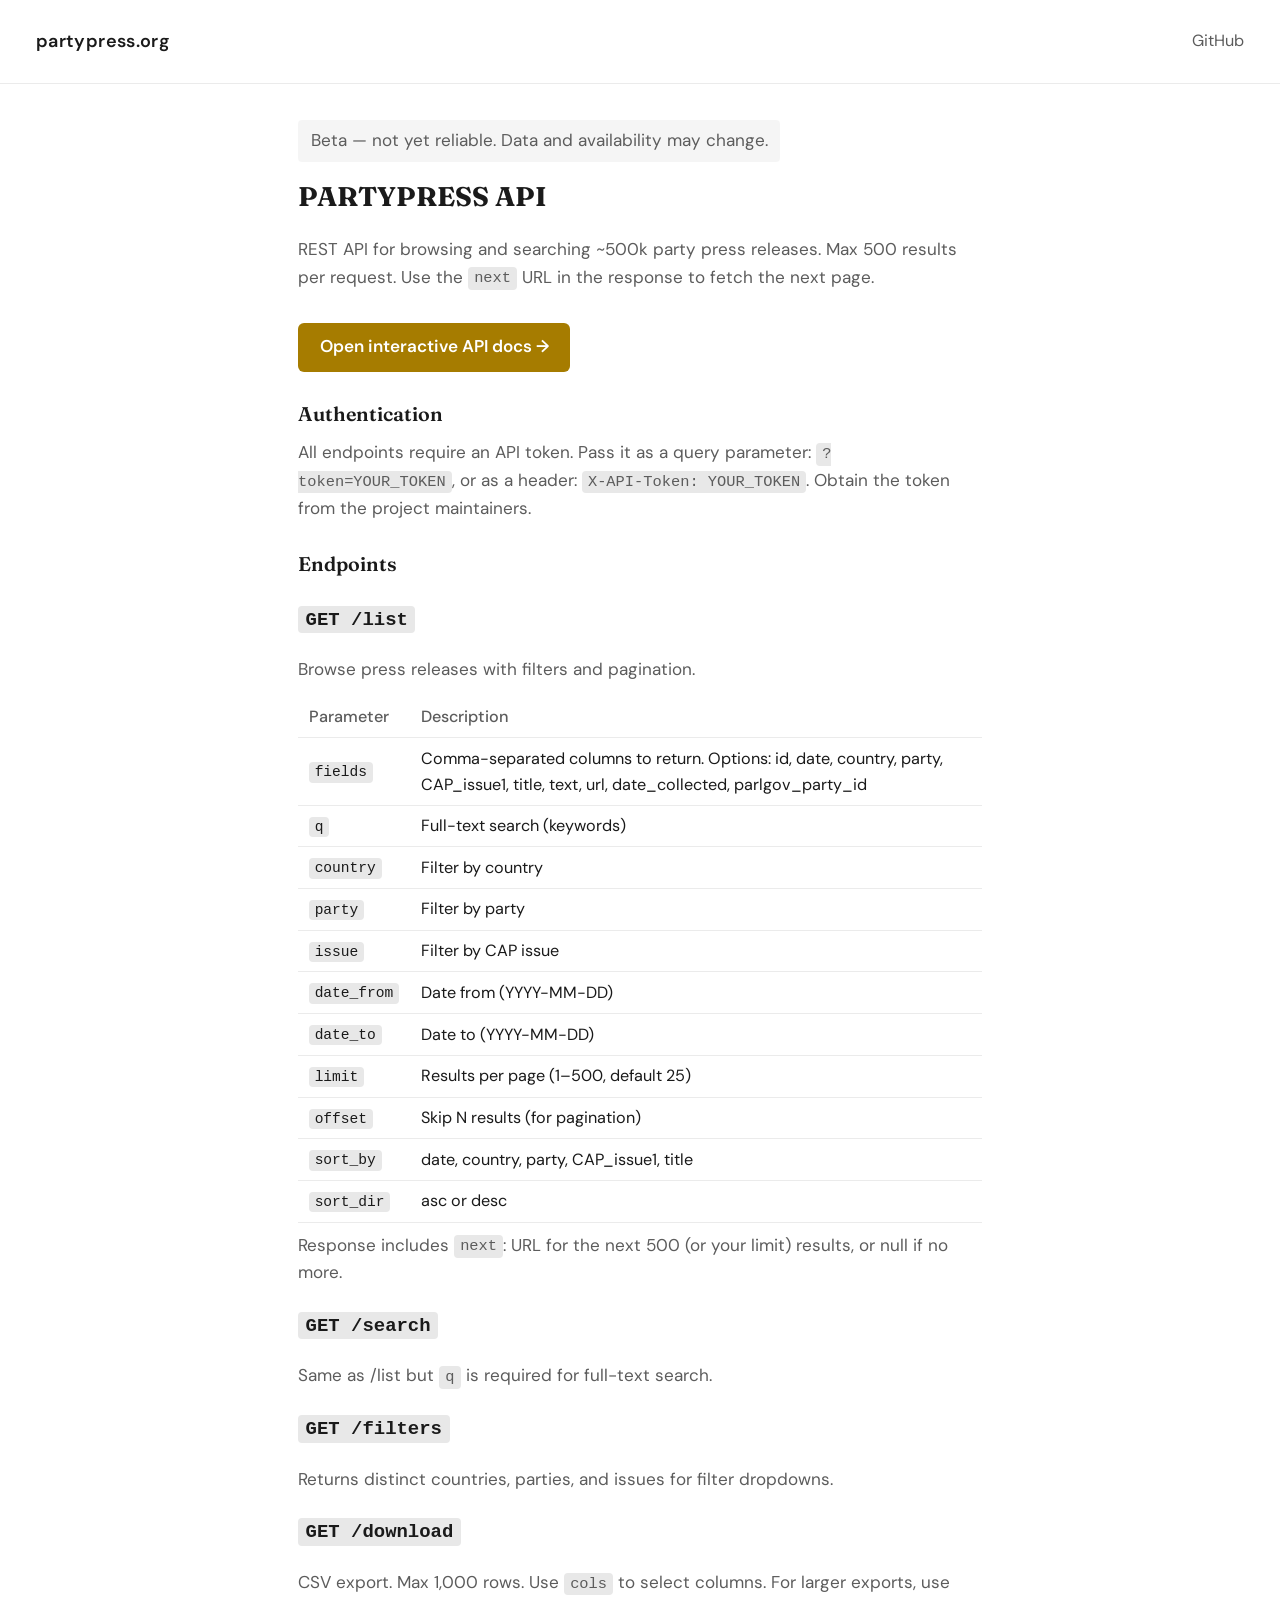
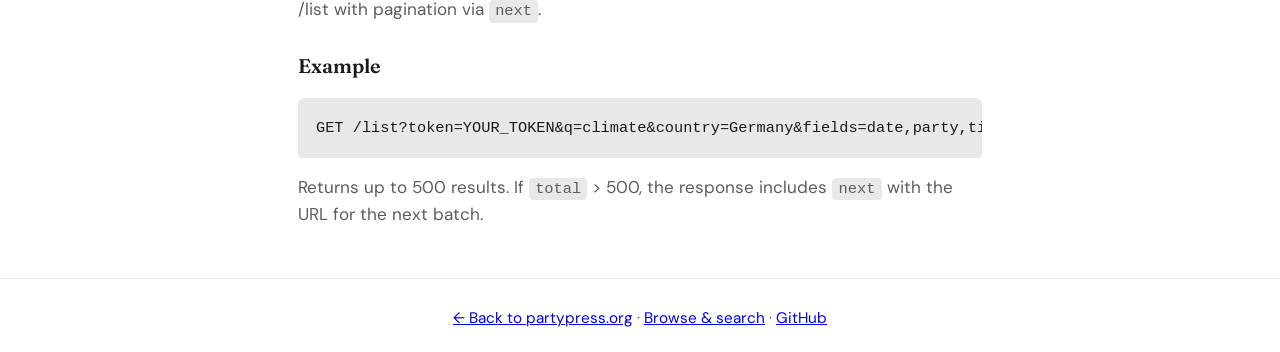
==== api/index.html @ f29f4d36 "Improve header links and search UX Made-with: Cursor" ====
<!DOCTYPE html>
<html lang="en">
<head>
  <meta charset="UTF-8">
  <meta name="viewport" content="width=device-width, initial-scale=1">
  <meta name="robots" content="noindex">
  <title>API — PARTYPRESS</title>
  <link rel="preconnect" href="https://fonts.googleapis.com">
  <link rel="preconnect" href="https://fonts.gstatic.com" crossorigin>
  <link href="https://fonts.googleapis.com/css2?family=DM+Sans:ital,opsz,wght@0,9..40,400;0,9..40,600;1,9..40,400&family=Fraunces:opsz,wght@9..144,600&display=swap" rel="stylesheet">
  <link rel="icon" type="image/png" sizes="32x32" href="../assets/favicon-32x32.png">
  <link rel="icon" type="image/png" sizes="16x16" href="../assets/favicon-16x16.png">
  <link rel="apple-touch-icon" sizes="180x180" href="../assets/favicon-180x180.png">
  <link rel="manifest" href="../assets/site.webmanifest">
  <link rel="stylesheet" href="../styles.css">
  <style>
    .api-main { max-width: 42rem; margin: 0 auto; padding: 2rem; }
    .api-main h1 { font-family: var(--font-display); font-size: 1.5rem; margin: 0 0 1rem; }
    .api-main h2 { font-size: 1.1rem; margin: 1.5rem 0 0.5rem; }
    .api-main p { margin: 0 0 0.75rem; color: var(--muted); font-size: 0.95rem; }
    .api-main code { background: var(--code-bg); padding: 0.15em 0.4em; border-radius: 4px; font-size: 0.9em; }
    .api-main pre { background: var(--code-bg); padding: 1rem; border-radius: 6px; overflow-x: auto; font-size: 0.85rem; }
    .api-main ul { margin: 0.5rem 0; padding-left: 1.25rem; }
    .api-main .docs-link { display: inline-block; margin-top: 1rem; padding: 0.6rem 1.2rem; background: var(--accent); color: #fff; text-decoration: none; border-radius: 6px; font-weight: 600; }
    .api-main .docs-link:hover { opacity: 0.9; }
    .api-main .param-table { width: 100%; border-collapse: collapse; font-size: 0.9rem; margin: 0.5rem 0; }
    .api-main .param-table th, .api-main .param-table td { padding: 0.4rem 0.6rem; text-align: left; border-bottom: 1px solid var(--border); }
    .api-main .param-table th { color: var(--muted); font-weight: 500; }
    .beta-notice { font-size: 0.85rem; color: var(--muted); background: rgba(0,0,0,0.04); padding: 0.4rem 0.7rem; border-radius: 4px; margin: 0 0 1rem; display: inline-block; }
  </style>
</head>
<body>
  <header class="site-header">
    <a href="/" class="logo">partypress.org</a>
    <a href="https://github.com/partypress-org" class="header-github" target="_blank" rel="noopener">GitHub</a>
  </header>

  <main class="api-main">
    <p class="beta-notice">Beta — not yet reliable. Data and availability may change.</p>
    <h1>PARTYPRESS API</h1>
    <p>REST API for browsing and searching ~500k party press releases. Max 500 results per request. Use the <code>next</code> URL in the response to fetch the next page.</p>

    <p><a href="#" id="docs-link" class="docs-link" target="_blank" rel="noopener">Open interactive API docs →</a></p>

    <h2>Authentication</h2>
    <p>All endpoints require an API token. Pass it as a query parameter: <code>?token=YOUR_TOKEN</code>, or as a header: <code>X-API-Token: YOUR_TOKEN</code>. Obtain the token from the project maintainers.</p>

    <h2>Endpoints</h2>

    <h3><code>GET /list</code></h3>
    <p>Browse press releases with filters and pagination.</p>
    <table class="param-table">
      <tr><th>Parameter</th><th>Description</th></tr>
      <tr><td><code>fields</code></td><td>Comma-separated columns to return. Options: id, date, country, party, CAP_issue1, title, text, url, date_collected, parlgov_party_id</td></tr>
      <tr><td><code>q</code></td><td>Full-text search (keywords)</td></tr>
      <tr><td><code>country</code></td><td>Filter by country</td></tr>
      <tr><td><code>party</code></td><td>Filter by party</td></tr>
      <tr><td><code>issue</code></td><td>Filter by CAP issue</td></tr>
      <tr><td><code>date_from</code></td><td>Date from (YYYY-MM-DD)</td></tr>
      <tr><td><code>date_to</code></td><td>Date to (YYYY-MM-DD)</td></tr>
      <tr><td><code>limit</code></td><td>Results per page (1–500, default 25)</td></tr>
      <tr><td><code>offset</code></td><td>Skip N results (for pagination)</td></tr>
      <tr><td><code>sort_by</code></td><td>date, country, party, CAP_issue1, title</td></tr>
      <tr><td><code>sort_dir</code></td><td>asc or desc</td></tr>
    </table>
    <p>Response includes <code>next</code>: URL for the next 500 (or your limit) results, or null if no more.</p>

    <h3><code>GET /search</code></h3>
    <p>Same as /list but <code>q</code> is required for full-text search.</p>

    <h3><code>GET /filters</code></h3>
    <p>Returns distinct countries, parties, and issues for filter dropdowns.</p>

    <h3><code>GET /download</code></h3>
    <p>CSV export. Max 1,000 rows. Use <code>cols</code> to select columns. For larger exports, use /list with pagination via <code>next</code>.</p>

    <h2>Example</h2>
    <pre>GET /list?token=YOUR_TOKEN&q=climate&country=Germany&fields=date,party,title,text&limit=500</pre>
    <p>Returns up to 500 results. If <code>total</code> &gt; 500, the response includes <code>next</code> with the URL for the next batch.</p>
  </main>

  <footer class="site-footer">
    <p><a href="/">← Back to partypress.org</a> · <a href="/search/">Browse & search</a> · <a href="https://github.com/partypress-org" target="_blank" rel="noopener">GitHub</a></p>
  </footer>

  <script>
    // Same logic as SEARCH_API in search/search.js
    const API_BASE = (typeof location !== 'undefined' && /localhost|127\.0\.0\.1|^file:/.test(location.origin))
      ? 'http://localhost:8073'
      : 'https://api.partypress.org';
    document.getElementById('docs-link').href = API_BASE + '/docs';
  </script>
</body>
</html>
---- styles.css ----
/* Partypress draft — minimal, readable (light) */

:root {
  --bg: #ffffff;
  --text: #1a1a1a;
  --muted: #5c5c5c;
  --accent: #a67c00;
  --border: rgba(0, 0, 0, 0.08);
  --card-bg: #f0f0f0;
  --code-bg: #e8e8e8;
  --font-sans: "DM Sans", system-ui, sans-serif;
  --font-display: "Fraunces", Georgia, serif;
}

*,
*::before,
*::after {
  box-sizing: border-box;
}

html {
  font-size: 18px;
  scroll-behavior: smooth;
}

body {
  margin: 0;
  min-height: 100vh;
  font-family: var(--font-sans);
  background: var(--bg);
  color: var(--text);
  line-height: 1.6;
  display: flex;
  flex-direction: column;
}

.site-header {
  display: flex;
  justify-content: space-between;
  align-items: center;
  padding: 1.5rem 2rem;
  border-bottom: 1px solid var(--border);
}

.header-github {
  font-size: 0.9rem;
  color: var(--muted);
  text-decoration: none;
}

.header-github:hover,
.header-github:focus {
  color: var(--text);
  text-decoration: underline;
}

/* Header logo link: no underline, looks like text/brand */
.logo {
  font-weight: 600;
  font-size: 1rem;
  letter-spacing: 0.02em;
  display: inline-flex;
  align-items: center;
  gap: 0.5rem;
  text-decoration: none;
  color: var(--text);
}
.logo:hover,
.logo:focus {
  text-decoration: none;
  color: var(--text);
}
.logo-img {
  height: 2.25rem;
  width: auto;
  vertical-align: middle;
  display: block;
}
.logo .tld {
  color: var(--muted);
  font-weight: 400;
}

/* Stacked logo for content (e.g. hero): logo on top, partypress.org below */
.logo-stacked {
  display: inline-flex;
  flex-direction: column;
  align-items: center;
  gap: 0.5rem;
  text-decoration: none;
  color: var(--text);
  margin: 0 auto;
}
.logo-stacked:hover,
.logo-stacked:focus {
  text-decoration: none;
  color: var(--text);
}
.logo-stacked .logo-stacked-img {
  height: 5rem;
  width: auto;
  max-width: 200px;
  display: block;
}

main {
  flex: 1;
  max-width: 42rem;
  margin: 0 auto;
  padding: 4rem 2rem 3rem;
  width: 100%;
}

.hero h1 {
  font-family: var(--font-display);
  font-size: clamp(1.65rem, 5vw, 3.5rem);
  font-weight: 600;
  margin: 0 0 0.75rem;
  letter-spacing: -0.02em;
  color: var(--text);
  white-space: nowrap;
}

.tagline {
  font-size: 1.35rem;
  color: var(--accent);
  margin: 0 0 1rem;
  font-weight: 400;
}

.sub {
  color: var(--muted);
  margin: 0;
  font-size: 1rem;
}

h2 {
  font-family: var(--font-display);
  font-size: 1.35rem;
  font-weight: 600;
  margin: 0 0 1rem;
  color: var(--text);
}

.coming {
  margin-top: 2.5rem;
}

.coming ul {
  margin: 0;
  padding-left: 1.25rem;
}

.coming li {
  margin-bottom: 0.6rem;
}

.coming li strong {
  color: var(--accent);
}

.foundation {
  margin-top: 2.5rem;
  padding-top: 2rem;
  border-top: 1px solid var(--border);
}

.foundation-intro {
  margin: 0 0 1rem;
  color: var(--muted);
  font-size: 0.95rem;
}

.paper-card {
  background: var(--card-bg);
  border: 1px solid var(--border);
  border-radius: 8px;
  padding: 1.25rem 1.5rem;
  margin-top: 1rem;
}

.paper-title {
  font-size: 1.05rem;
  font-weight: 600;
  margin: 0 0 0.25rem;
}

.paper-title a {
  color: var(--text);
  text-decoration: none;
}

.paper-title a:hover {
  color: var(--accent);
  text-decoration: underline;
}

.paper-authors,
.paper-venue {
  margin: 0;
  font-size: 0.9rem;
  color: var(--muted);
}

.paper-authors a {
  color: var(--accent);
  text-decoration: none;
}

.paper-authors a:hover {
  text-decoration: underline;
}

.paper-desc {
  margin: 0.75rem 0 0;
  font-size: 0.95rem;
  line-height: 1.5;
}

.paper-links {
  margin-top: 0.75rem;
  display: flex;
  flex-wrap: wrap;
  gap: 0.5rem;
}

.paper-link-btn {
  display: inline-block;
  background: transparent;
  border: 1px solid var(--muted);
  color: var(--muted);
  padding: 0.35rem 0.65rem;
  border-radius: 4px;
  font-size: 0.85rem;
  text-decoration: none;
  font-family: inherit;
  cursor: pointer;
  transition: border-color 0.2s, color 0.2s;
}

.paper-link-btn:hover {
  border-color: var(--accent);
  color: var(--accent);
}

.bibtex-wrap {
  margin-top: 1rem;
}

.bibtex-toggle {
  background: transparent;
  border: 1px solid var(--muted);
  color: var(--muted);
  padding: 0.35rem 0.65rem;
  border-radius: 4px;
  font-size: 0.85rem;
  cursor: pointer;
  font-family: inherit;
}

.bibtex-toggle:hover {
  border-color: var(--accent);
  color: var(--accent);
}

.bibtex-block {
  margin-top: 0.5rem;
  position: relative;
}

.bibtex-block[hidden] {
  display: none;
}

.bibtex-code {
  margin: 0;
  padding: 0.75rem;
  background: var(--code-bg);
  border-radius: 4px;
  font-size: 0.8rem;
  font-family: ui-monospace, monospace;
  white-space: pre-wrap;
  word-break: break-all;
  color: var(--text);
}

.bibtex-copy {
  position: absolute;
  top: 0.5rem;
  right: 0.5rem;
  background: var(--accent);
  color: #fff;
  border: none;
  padding: 0.25rem 0.5rem;
  border-radius: 4px;
  font-size: 0.8rem;
  cursor: pointer;
  font-family: inherit;
}

.bibtex-copy:hover {
  opacity: 0.9;
}

.team {
  margin-top: 2.5rem;
  padding-top: 2rem;
  border-top: 1px solid var(--border);
}

.team-grid {
  display: flex;
  flex-direction: column;
  gap: 2rem;
}

.team-member {
  display: flex;
  gap: 1.25rem;
  align-items: flex-start;
}

.team-photo-link {
  flex-shrink: 0;
}

.team-photo {
  width: 120px;
  height: 120px;
  object-fit: cover;
  border-radius: 50%;
  display: block;
}

.team-content {
  min-width: 0;
}

@media (max-width: 520px) {
  .team-member {
    display: grid;
    grid-template-columns: auto 1fr;
    grid-template-rows: auto auto;
    gap: 0 1.25rem;
  }

  .team-photo-link {
    grid-column: 1;
    grid-row: 1;
  }

  .team-photo {
    width: 80px;
    height: 80px;
  }

  .team-content {
    grid-column: 1 / -1;
    grid-row: 1 / -1;
    display: grid;
    grid-template-columns: subgrid;
    grid-template-rows: auto auto;
    gap: 0.5rem 0;
  }

  .team-meta {
    grid-column: 2;
    grid-row: 1;
  }

  .team-bio {
    grid-column: 1 / -1;
    grid-row: 2;
    margin: 0;
  }
}

.team-name {
  font-size: 1.1rem;
  font-weight: 600;
  margin: 0 0 0.2rem;
}

.team-name a {
  color: var(--text);
  text-decoration: none;
}

.team-name a:hover {
  color: var(--accent);
  text-decoration: underline;
}

.team-meta {
  margin-bottom: 0;
}

.team-role {
  margin: 0 0 0.5rem;
  font-size: 0.9rem;
  color: var(--muted);
}

.team-website {
  color: var(--accent);
  text-decoration: none;
}

.team-website:hover {
  text-decoration: underline;
}

.team-bio {
  margin: 0;
  font-size: 0.95rem;
  line-height: 1.55;
}

.supported {
  margin-top: 2rem;
  padding-top: 2rem;
  border-top: 1px solid var(--border);
}

.supported-logos {
  display: flex;
  flex-wrap: nowrap;
  align-items: center;
  gap: 2rem;
}

.supported-logo {
  display: block;
  flex-shrink: 0;
  width: 100px;
}

.supported-logo img {
  display: block;
  width: 100%;
  height: auto;
  max-height: 50px;
  object-fit: contain;
  opacity: 0.85;
}

.supported-logo:hover img {
  opacity: 1;
}

@media (max-width: 400px) {
  .supported-logos {
    gap: 1rem;
  }

  .supported-logo {
    width: 72px;
  }

  .supported-logo img {
    max-height: 44px;
  }
}

.site-footer {
  padding: 1.5rem 2rem;
  border-top: 1px solid var(--border);
  text-align: center;
}

.site-footer p {
  margin: 0;
  font-size: 0.85rem;
  color: var(--muted);
}
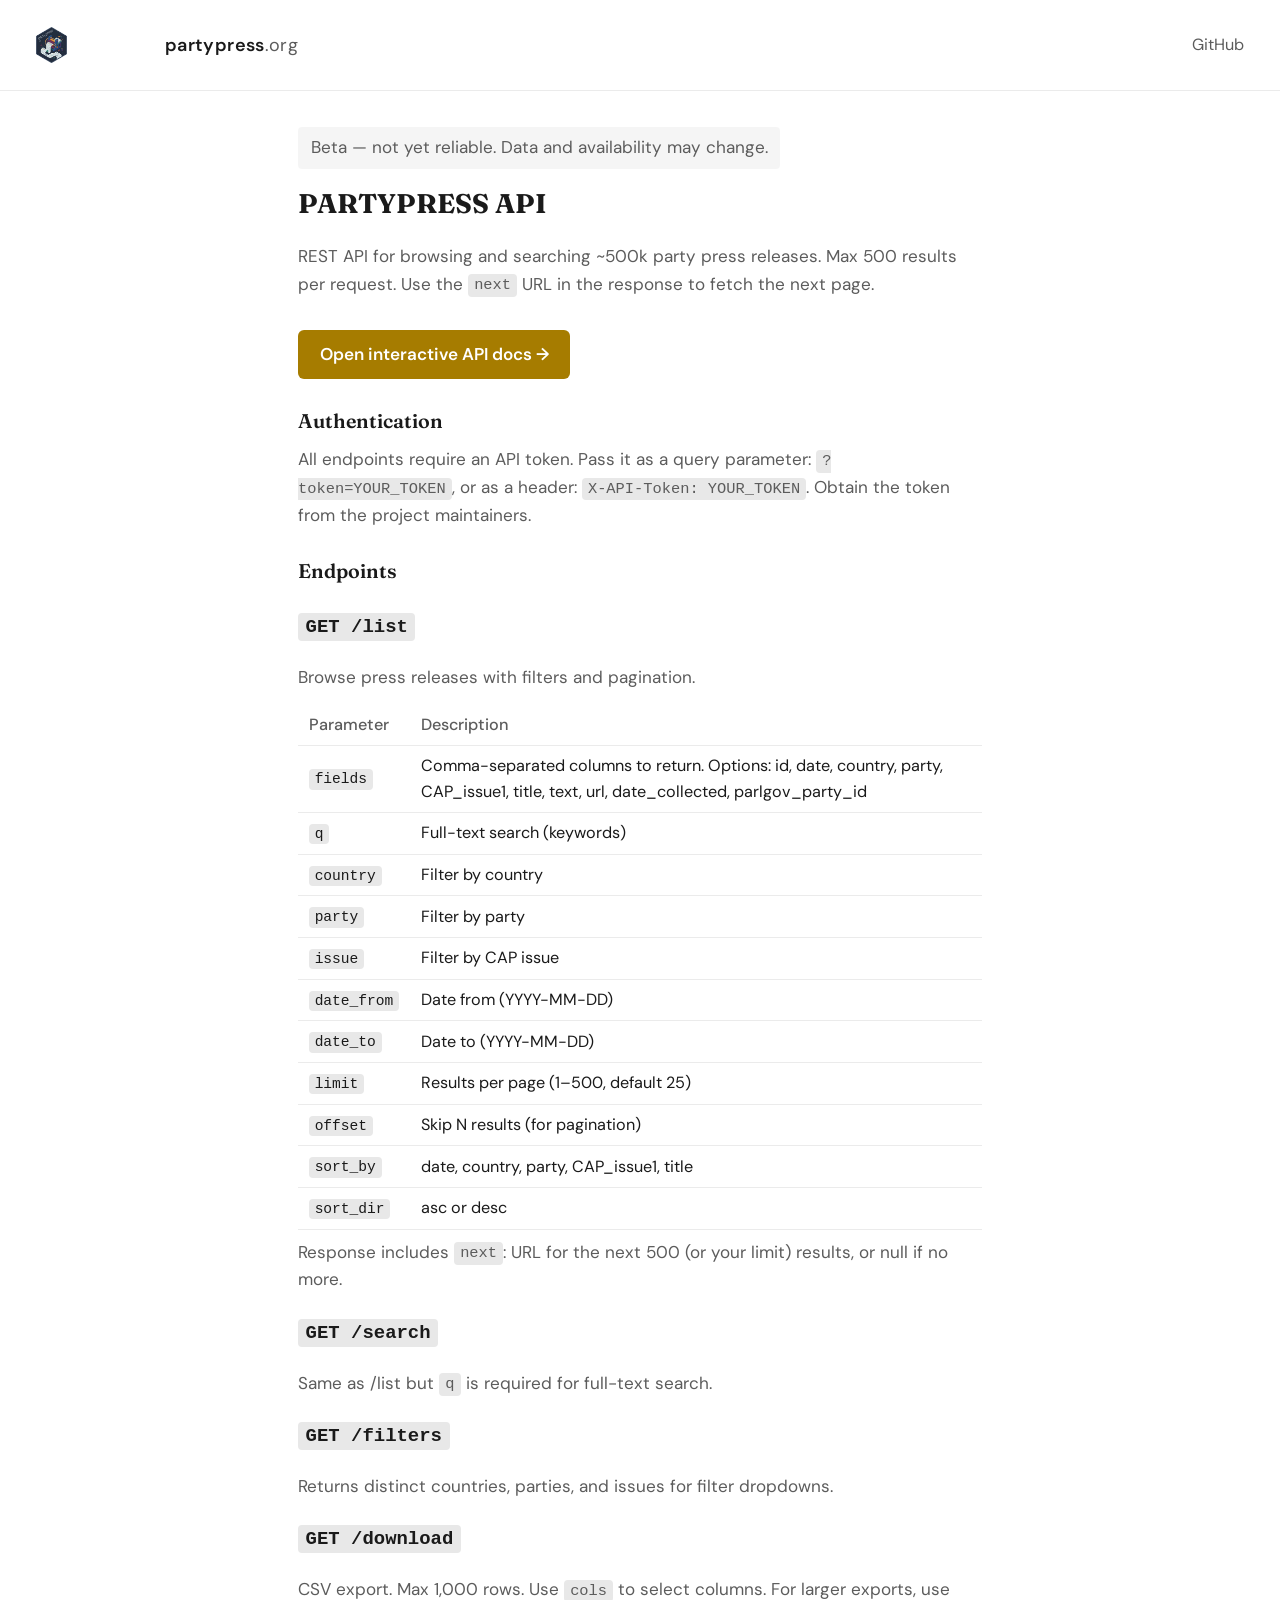
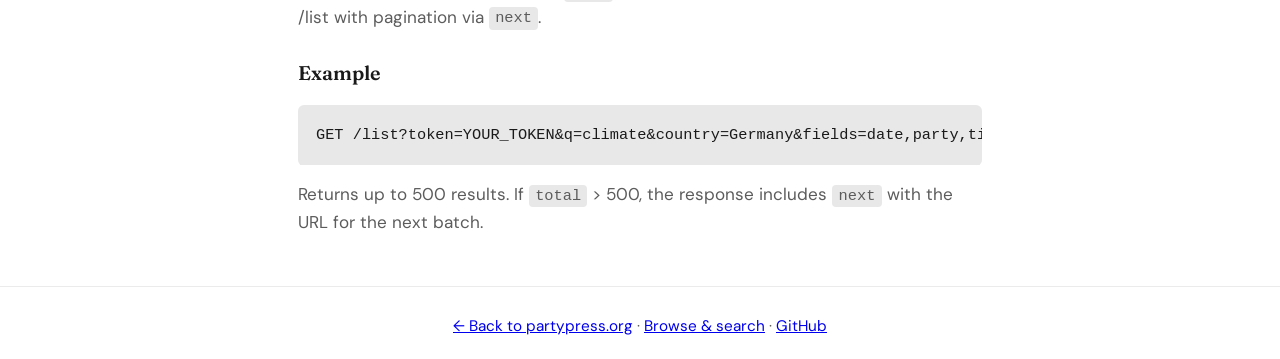
==== commit 6417cc35: "Update" ====
--- a/api/index.html
+++ b/api/index.html
@@ -31,7 +31,12 @@
 </head>
 <body>
   <header class="site-header">
-    <a href="/" class="logo">partypress.org</a>
+    <a href="/" class="logo">
+      <span class="logo-img-frame" aria-hidden="true">
+        <img src="../img/partypress.png" alt="" class="logo-img" decoding="async">
+      </span>
+      <span>partypress<span class="tld">.org</span></span>
+    </a>
     <a href="https://github.com/partypress-org" class="header-github" target="_blank" rel="noopener">GitHub</a>
   </header>
 
--- a/styles.css
+++ b/styles.css
@@ -64,17 +64,33 @@
   gap: 0.5rem;
   text-decoration: none;
   color: var(--text);
+  min-width: 0;
 }
 .logo:hover,
 .logo:focus {
   text-decoration: none;
   color: var(--text);
 }
-.logo-img {
-  height: 2.25rem;
+/* Header: fixed frame so WebKit does not size from intrinsic image width in flex */
+.logo-img-frame {
+  display: flex;
+  align-items: center;
+  justify-content: flex-start;
+  flex-shrink: 0;
+  width: 120px;
+  height: 36px;
+  overflow: hidden;
+}
+
+.logo-img-frame .logo-img {
+  display: block;
   width: auto;
-  vertical-align: middle;
-  display: block;
+  height: auto;
+  max-width: 100%;
+  max-height: 100%;
+  margin: 0;
+  object-fit: contain;
+  object-position: left center;
 }
 .logo .tld {
   color: var(--muted);
@@ -101,6 +117,70 @@
   width: auto;
   max-width: 200px;
   display: block;
+}
+
+.hero-title-row {
+  display: flex;
+  flex-wrap: wrap;
+  align-items: center;
+  gap: 0.75rem 1.25rem;
+  margin: 0 0 1rem;
+  min-width: 0;
+}
+
+.hero-brand {
+  margin: 0;
+  display: flex;
+  align-items: center;
+  flex: 0 1 auto;
+  min-width: 0;
+  max-width: 100%;
+}
+
+.hero-logo-frame {
+  display: block;
+  box-sizing: border-box;
+  width: 100%;
+  max-width: 384px;
+  height: 112px;
+  flex-shrink: 1;
+  min-width: 0;
+  overflow: hidden;
+  line-height: 0;
+}
+
+.hero-logo-frame .hero-logo {
+  display: block;
+  width: 100%;
+  height: 100%;
+  margin: 0;
+  object-fit: contain;
+  object-position: left center;
+}
+
+.foundation-v1-brand {
+  margin: 0;
+  min-width: 0;
+  max-width: 100%;
+}
+
+.foundation-v1-logo-frame {
+  display: block;
+  box-sizing: border-box;
+  width: 168px;
+  max-width: 100%;
+  height: 56px;
+  overflow: hidden;
+  line-height: 0;
+}
+
+.foundation-v1-logo-frame .foundation-v1-logo {
+  display: block;
+  width: 100%;
+  height: 100%;
+  margin: 0;
+  object-fit: contain;
+  object-position: left center;
 }
 
 main {
@@ -111,14 +191,17 @@
   width: 100%;
 }
 
-.hero h1 {
+.hero-title-row h1 {
   font-family: var(--font-display);
   font-size: clamp(1.65rem, 5vw, 3.5rem);
   font-weight: 600;
-  margin: 0 0 0.75rem;
+  margin: 0;
   letter-spacing: -0.02em;
   color: var(--text);
   white-space: nowrap;
+  line-height: 1.1;
+  flex: 1 1 auto;
+  min-width: 0;
 }
 
 .tagline {
@@ -179,6 +262,30 @@
   margin-top: 1rem;
 }
 
+.paper-card-head {
+  display: flex;
+  flex-direction: row;
+  align-items: flex-start;
+  gap: 1rem 1.25rem;
+  margin-bottom: 0.75rem;
+  min-width: 0;
+  overflow: hidden;
+}
+
+.paper-card-head .foundation-v1-brand {
+  flex: 0 0 auto;
+  align-self: flex-start;
+}
+
+.paper-card-meta {
+  flex: 1 1 auto;
+  min-width: 0;
+}
+
+.paper-card > .paper-desc {
+  margin-top: 0;
+}
+
 .paper-title {
   font-size: 1.05rem;
   font-weight: 600;
@@ -221,7 +328,22 @@
   margin-top: 0.75rem;
   display: flex;
   flex-wrap: wrap;
+  align-items: center;
   gap: 0.5rem;
+}
+
+.paper-links .bibtex-wrap {
+  display: flex;
+  flex-direction: column;
+  align-items: flex-start;
+  gap: 0.5rem;
+  margin-top: 0;
+}
+
+/* When BibTeX is open, use full row for the code block */
+.paper-links:has(.bibtex-block:not([hidden])) .bibtex-wrap {
+  flex-basis: 100%;
+  width: 100%;
 }
 
 .paper-link-btn {
@@ -241,10 +363,6 @@
 .paper-link-btn:hover {
   border-color: var(--accent);
   color: var(--accent);
-}
-
-.bibtex-wrap {
-  margin-top: 1rem;
 }
 
 .bibtex-toggle {
@@ -261,6 +379,10 @@
 .bibtex-toggle:hover {
   border-color: var(--accent);
   color: var(--accent);
+}
+
+.paper-links .bibtex-wrap .bibtex-block {
+  margin-top: 0;
 }
 
 .bibtex-block {
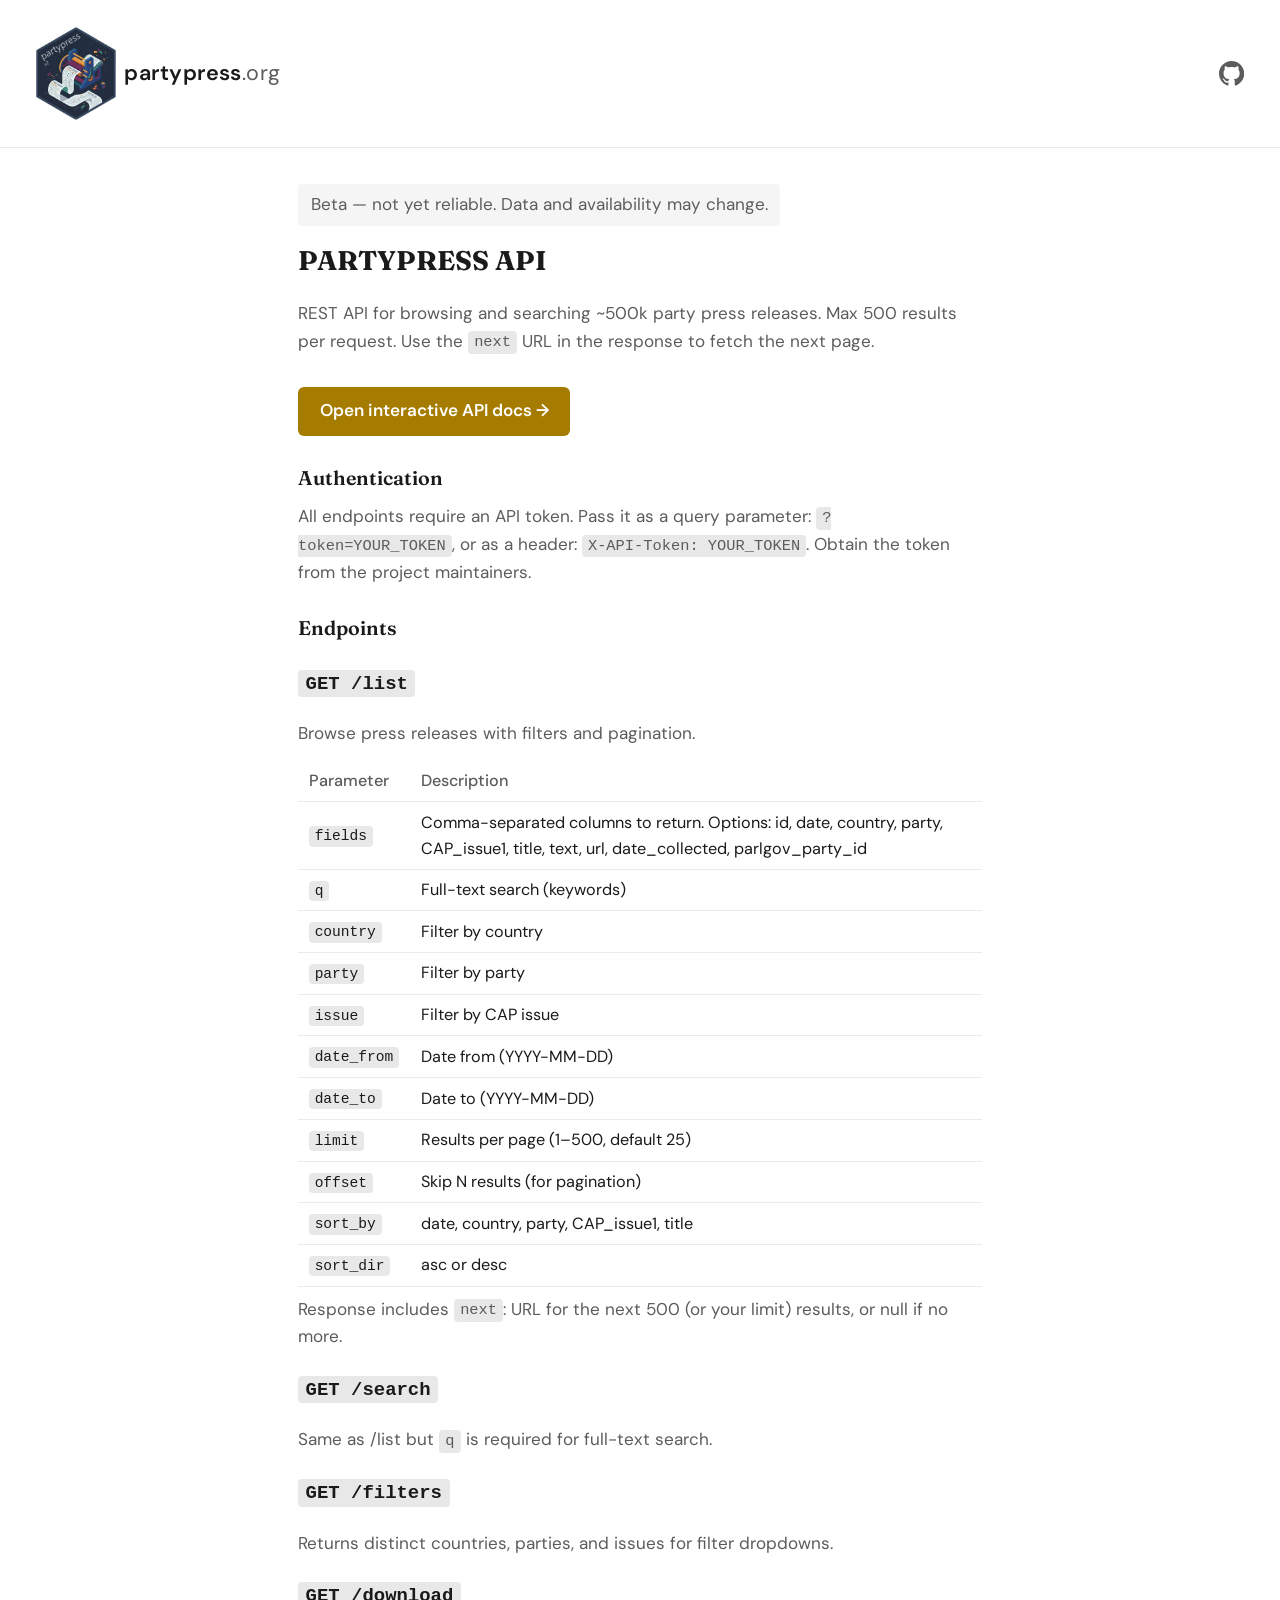
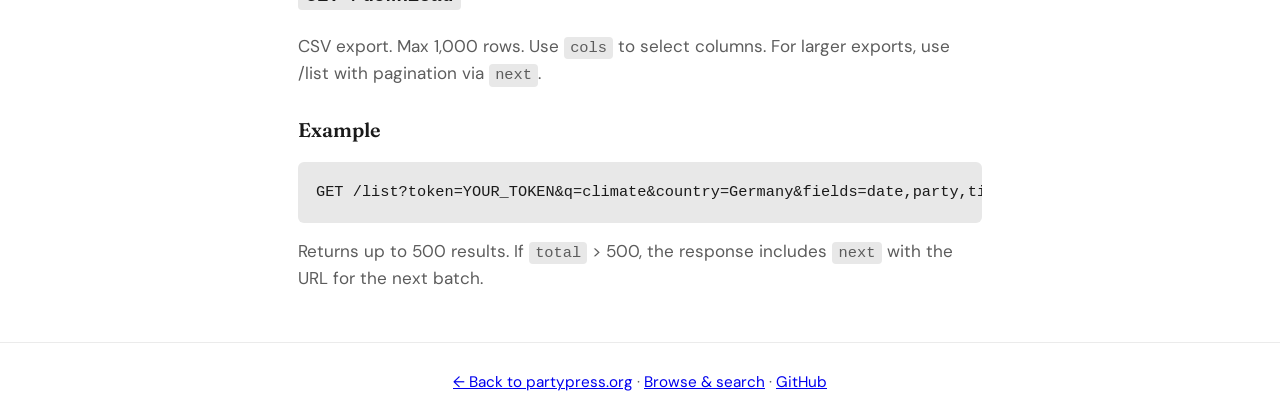
==== commit a81cd314: "Update" ====
--- a/api/index.html
+++ b/api/index.html
@@ -37,7 +37,9 @@
       </span>
       <span>partypress<span class="tld">.org</span></span>
     </a>
-    <a href="https://github.com/partypress-org" class="header-github" target="_blank" rel="noopener">GitHub</a>
+    <a href="https://github.com/partypress-org" class="header-github" target="_blank" rel="noopener" aria-label="GitHub">
+      <svg xmlns="http://www.w3.org/2000/svg" viewBox="0 0 24 24" width="22" height="22" aria-hidden="true" focusable="false"><path fill="currentColor" d="M12 0c-6.626 0-12 5.373-12 12 0 5.302 3.438 9.8 8.207 11.387.599.111.793-.261.793-.577v-2.234c-3.338.726-4.033-1.416-4.033-1.416-.546-1.387-1.333-1.756-1.333-1.756-1.089-.745.083-.729.083-.729 1.205.084 1.839 1.237 1.839 1.237 1.07 1.834 2.807 1.304 3.492.997.107-.775.418-1.305.762-1.604-2.665-.305-5.467-1.334-5.467-5.931 0-1.311.469-2.381 1.236-3.221-.124-.303-.535-1.524.117-3.176 0 0 1.008-.322 3.301 1.23.957-.266 1.983-.399 3.003-.404 1.02.005 2.047.138 3.006.404 2.291-1.552 3.297-1.23 3.297-1.23.653 1.653.242 2.874.118 3.176.77.84 1.235 1.911 1.235 3.221 0 4.609-2.807 5.624-5.479 5.921.43.372.823 1.102.823 2.222v3.293c0 .319.192.694.801.576 4.765-1.589 8.199-6.086 8.199-11.386 0-6.627-5.373-12-12-12z"/></svg>
+    </a>
   </header>
 
   <main class="api-main">
--- a/styles.css
+++ b/styles.css
@@ -43,25 +43,40 @@
 }
 
 .header-github {
-  font-size: 0.9rem;
-  color: var(--muted);
-  text-decoration: none;
+  display: inline-flex;
+  align-items: center;
+  justify-content: center;
+  color: var(--muted);
+  text-decoration: none;
+  line-height: 0;
+}
+
+.header-github svg {
+  display: block;
+  width: 1.4rem;
+  height: 1.4rem;
 }
 
 .header-github:hover,
 .header-github:focus {
   color: var(--text);
-  text-decoration: underline;
+  text-decoration: none;
+}
+
+.header-github:focus-visible {
+  outline: 2px solid var(--accent);
+  outline-offset: 3px;
+  border-radius: 4px;
 }
 
 /* Header logo link: no underline, looks like text/brand */
 .logo {
   font-weight: 600;
-  font-size: 1rem;
+  font-size: 1.2rem;
   letter-spacing: 0.02em;
   display: inline-flex;
   align-items: center;
-  gap: 0.5rem;
+  gap: 0.45rem;
   text-decoration: none;
   color: var(--text);
   min-width: 0;
@@ -71,23 +86,20 @@
   text-decoration: none;
   color: var(--text);
 }
-/* Header: fixed frame so WebKit does not size from intrinsic image width in flex */
+/* Header: logo ~20% smaller than prior max (116px → ~93px); width fits image */
 .logo-img-frame {
-  display: flex;
-  align-items: center;
-  justify-content: flex-start;
   flex-shrink: 0;
-  width: 120px;
-  height: 36px;
+  display: flex;
+  align-items: center;
+  height: clamp(calc(58px * 0.8), calc(20vw * 0.8), calc(116px * 0.8));
+  width: fit-content;
   overflow: hidden;
 }
 
 .logo-img-frame .logo-img {
   display: block;
+  height: clamp(calc(58px * 0.8), calc(20vw * 0.8), calc(116px * 0.8));
   width: auto;
-  height: auto;
-  max-width: 100%;
-  max-height: 100%;
   margin: 0;
   object-fit: contain;
   object-position: left center;
@@ -119,11 +131,13 @@
   display: block;
 }
 
+/* Hero title row: logo flush left, heading vertically centered on logo (pkgdown / dplyr-style) */
 .hero-title-row {
   display: flex;
   flex-wrap: wrap;
   align-items: center;
-  gap: 0.75rem 1.25rem;
+  justify-content: flex-start;
+  gap: 1rem 1.5rem;
   margin: 0 0 1rem;
   min-width: 0;
 }
@@ -132,27 +146,27 @@
   margin: 0;
   display: flex;
   align-items: center;
-  flex: 0 1 auto;
+  flex: 0 0 auto;
   min-width: 0;
   max-width: 100%;
 }
 
 .hero-logo-frame {
-  display: block;
-  box-sizing: border-box;
-  width: 100%;
-  max-width: 384px;
-  height: 112px;
-  flex-shrink: 1;
-  min-width: 0;
+  display: flex;
+  align-items: center;
+  flex-shrink: 0;
+  width: fit-content;
+  max-width: 100%;
+  height: clamp(88px, 22vw, 160px);
   overflow: hidden;
   line-height: 0;
 }
 
 .hero-logo-frame .hero-logo {
   display: block;
-  width: 100%;
-  height: 100%;
+  height: clamp(88px, 22vw, 160px);
+  width: auto;
+  max-height: 100%;
   margin: 0;
   object-fit: contain;
   object-position: left center;
@@ -162,22 +176,26 @@
   margin: 0;
   min-width: 0;
   max-width: 100%;
+  flex: 0 0 auto;
+  width: fit-content;
 }
 
 .foundation-v1-logo-frame {
-  display: block;
-  box-sizing: border-box;
-  width: 168px;
+  display: flex;
+  align-items: center;
+  flex-shrink: 0;
+  width: fit-content;
   max-width: 100%;
-  height: 56px;
+  height: 168px;
   overflow: hidden;
   line-height: 0;
 }
 
 .foundation-v1-logo-frame .foundation-v1-logo {
   display: block;
-  width: 100%;
-  height: 100%;
+  height: 168px;
+  width: auto;
+  max-height: 100%;
   margin: 0;
   object-fit: contain;
   object-position: left center;
@@ -198,10 +216,16 @@
   margin: 0;
   letter-spacing: -0.02em;
   color: var(--text);
-  white-space: nowrap;
   line-height: 1.1;
   flex: 1 1 auto;
   min-width: 0;
+  align-self: center;
+}
+
+@media (min-width: 480px) {
+  .hero-title-row h1 {
+    white-space: nowrap;
+  }
 }
 
 .tagline {
@@ -265,7 +289,7 @@
 .paper-card-head {
   display: flex;
   flex-direction: row;
-  align-items: flex-start;
+  align-items: center;
   gap: 1rem 1.25rem;
   margin-bottom: 0.75rem;
   min-width: 0;
@@ -274,7 +298,7 @@
 
 .paper-card-head .foundation-v1-brand {
   flex: 0 0 auto;
-  align-self: flex-start;
+  align-self: center;
 }
 
 .paper-card-meta {
@@ -336,46 +360,47 @@
   display: flex;
   flex-direction: column;
   align-items: flex-start;
+  align-self: center;
   gap: 0.5rem;
-  margin-top: 0;
+  margin: 0;
+  padding: 0;
 }
 
 /* When BibTeX is open, use full row for the code block */
 .paper-links:has(.bibtex-block:not([hidden])) .bibtex-wrap {
   flex-basis: 100%;
   width: 100%;
-}
-
-.paper-link-btn {
-  display: inline-block;
-  background: transparent;
-  border: 1px solid var(--muted);
-  color: var(--muted);
+  align-self: stretch;
+}
+
+.paper-link-btn,
+.bibtex-toggle {
+  display: inline-flex;
+  align-items: center;
+  justify-content: center;
+  box-sizing: border-box;
+  line-height: 1.2;
+  min-height: 2.125rem;
   padding: 0.35rem 0.65rem;
   border-radius: 4px;
   font-size: 0.85rem;
-  text-decoration: none;
   font-family: inherit;
   cursor: pointer;
-  transition: border-color 0.2s, color 0.2s;
-}
-
-.paper-link-btn:hover {
-  border-color: var(--accent);
-  color: var(--accent);
-}
-
-.bibtex-toggle {
+  text-decoration: none;
   background: transparent;
   border: 1px solid var(--muted);
   color: var(--muted);
-  padding: 0.35rem 0.65rem;
-  border-radius: 4px;
-  font-size: 0.85rem;
-  cursor: pointer;
-  font-family: inherit;
-}
-
+  margin: 0;
+  vertical-align: middle;
+  transition: border-color 0.2s, color 0.2s;
+}
+
+.bibtex-toggle {
+  -webkit-appearance: none;
+  appearance: none;
+}
+
+.paper-link-btn:hover,
 .bibtex-toggle:hover {
   border-color: var(--accent);
   color: var(--accent);
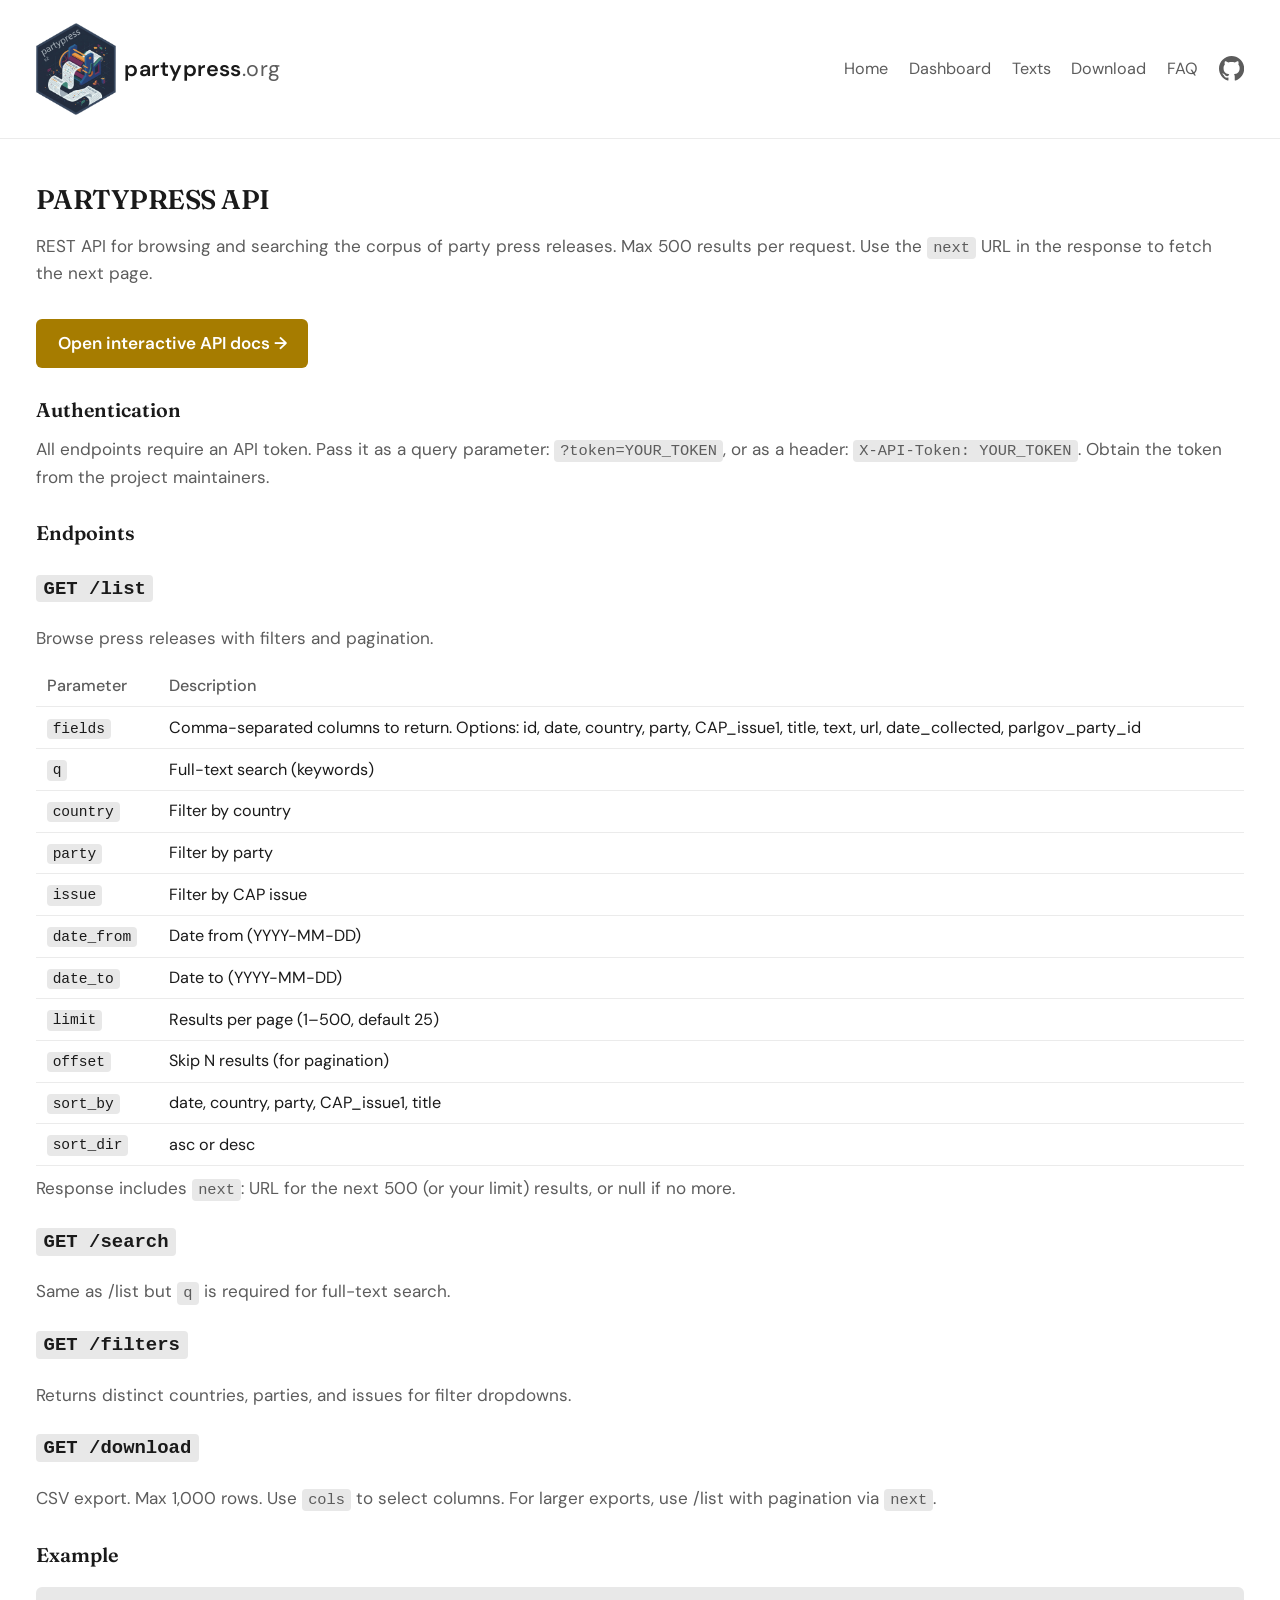
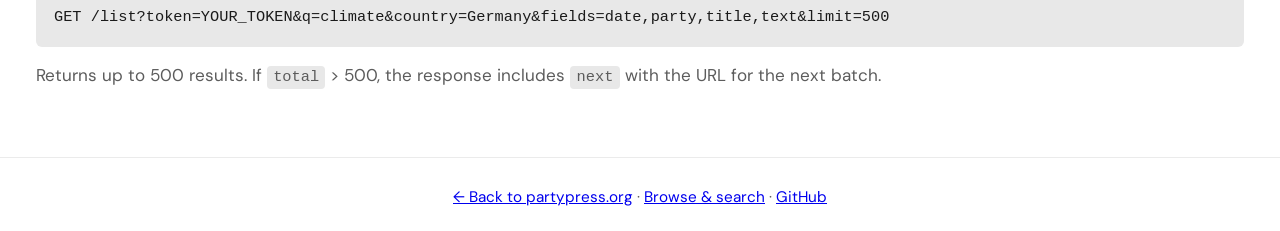
==== commit 004cc91e: "Publish the current site, including the v2 working paper. Add the Dickson and Erfort citation on the" ====
--- a/api/index.html
+++ b/api/index.html
@@ -14,7 +14,7 @@
   <link rel="manifest" href="../assets/site.webmanifest">
   <link rel="stylesheet" href="../styles.css">
   <style>
-    .api-main { max-width: 42rem; margin: 0 auto; padding: 2rem; }
+    .api-main { max-width: 72rem; margin: 0 auto; padding: 2.5rem 2rem 3rem; }
     .api-main h1 { font-family: var(--font-display); font-size: 1.5rem; margin: 0 0 1rem; }
     .api-main h2 { font-size: 1.1rem; margin: 1.5rem 0 0.5rem; }
     .api-main p { margin: 0 0 0.75rem; color: var(--muted); font-size: 0.95rem; }
@@ -26,7 +26,6 @@
     .api-main .param-table { width: 100%; border-collapse: collapse; font-size: 0.9rem; margin: 0.5rem 0; }
     .api-main .param-table th, .api-main .param-table td { padding: 0.4rem 0.6rem; text-align: left; border-bottom: 1px solid var(--border); }
     .api-main .param-table th { color: var(--muted); font-weight: 500; }
-    .beta-notice { font-size: 0.85rem; color: var(--muted); background: rgba(0,0,0,0.04); padding: 0.4rem 0.7rem; border-radius: 4px; margin: 0 0 1rem; display: inline-block; }
   </style>
 </head>
 <body>
@@ -37,15 +36,21 @@
       </span>
       <span>partypress<span class="tld">.org</span></span>
     </a>
-    <a href="https://github.com/partypress-org" class="header-github" target="_blank" rel="noopener" aria-label="GitHub">
-      <svg xmlns="http://www.w3.org/2000/svg" viewBox="0 0 24 24" width="22" height="22" aria-hidden="true" focusable="false"><path fill="currentColor" d="M12 0c-6.626 0-12 5.373-12 12 0 5.302 3.438 9.8 8.207 11.387.599.111.793-.261.793-.577v-2.234c-3.338.726-4.033-1.416-4.033-1.416-.546-1.387-1.333-1.756-1.333-1.756-1.089-.745.083-.729.083-.729 1.205.084 1.839 1.237 1.839 1.237 1.07 1.834 2.807 1.304 3.492.997.107-.775.418-1.305.762-1.604-2.665-.305-5.467-1.334-5.467-5.931 0-1.311.469-2.381 1.236-3.221-.124-.303-.535-1.524.117-3.176 0 0 1.008-.322 3.301 1.23.957-.266 1.983-.399 3.003-.404 1.02.005 2.047.138 3.006.404 2.291-1.552 3.297-1.23 3.297-1.23.653 1.653.242 2.874.118 3.176.77.84 1.235 1.911 1.235 3.221 0 4.609-2.807 5.624-5.479 5.921.43.372.823 1.102.823 2.222v3.293c0 .319.192.694.801.576 4.765-1.589 8.199-6.086 8.199-11.386 0-6.627-5.373-12-12-12z"/></svg>
-    </a>
+    <nav class="header-nav" aria-label="Main">
+      <a href="/">Home</a>
+      <a href="/dashboard/">Dashboard</a>
+      <a href="/search/">Texts</a>
+      <a href="/download/">Download</a>
+      <a href="/faq/">FAQ</a>
+      <a href="https://github.com/partypress-org" class="header-github" target="_blank" rel="noopener" aria-label="GitHub">
+        <svg xmlns="http://www.w3.org/2000/svg" viewBox="0 0 24 24" width="22" height="22" aria-hidden="true" focusable="false"><path fill="currentColor" d="M12 0c-6.626 0-12 5.373-12 12 0 5.302 3.438 9.8 8.207 11.387.599.111.793-.261.793-.577v-2.234c-3.338.726-4.033-1.416-4.033-1.416-.546-1.387-1.333-1.756-1.333-1.756-1.089-.745.083-.729.083-.729 1.205.084 1.839 1.237 1.839 1.237 1.07 1.834 2.807 1.304 3.492.997.107-.775.418-1.305.762-1.604-2.665-.305-5.467-1.334-5.467-5.931 0-1.311.469-2.381 1.236-3.221-.124-.303-.535-1.524.117-3.176 0 0 1.008-.322 3.301 1.23.957-.266 1.983-.399 3.003-.404 1.02.005 2.047.138 3.006.404 2.291-1.552 3.297-1.23 3.297-1.23.653 1.653.242 2.874.118 3.176.77.84 1.235 1.911 1.235 3.221 0 4.609-2.807 5.624-5.479 5.921.43.372.823 1.102.823 2.222v3.293c0 .319.192.694.801.576 4.765-1.589 8.199-6.086 8.199-11.386 0-6.627-5.373-12-12-12z"/></svg>
+      </a>
+    </nav>
   </header>
 
   <main class="api-main">
-    <p class="beta-notice">Beta — not yet reliable. Data and availability may change.</p>
     <h1>PARTYPRESS API</h1>
-    <p>REST API for browsing and searching ~500k party press releases. Max 500 results per request. Use the <code>next</code> URL in the response to fetch the next page.</p>
+    <p>REST API for browsing and searching the corpus of party press releases. Max 500 results per request. Use the <code>next</code> URL in the response to fetch the next page.</p>
 
     <p><a href="#" id="docs-link" class="docs-link" target="_blank" rel="noopener">Open interactive API docs →</a></p>
 
--- a/styles.css
+++ b/styles.css
@@ -38,8 +38,33 @@
   display: flex;
   justify-content: space-between;
   align-items: center;
-  padding: 1.5rem 2rem;
+  flex-wrap: wrap;
+  gap: 0.75rem 1.5rem;
+  padding: 1.25rem 2rem;
   border-bottom: 1px solid var(--border);
+}
+
+.header-nav {
+  display: flex;
+  align-items: center;
+  flex-wrap: wrap;
+  justify-content: flex-end;
+  gap: 0.7rem 1.15rem;
+  font-size: 0.9rem;
+}
+
+.header-nav a:not(.header-github) {
+  color: var(--muted);
+  text-decoration: none;
+}
+
+.header-nav a:not(.header-github):hover,
+.header-nav a[aria-current="page"] {
+  color: var(--text);
+}
+
+.header-nav a[aria-current="page"] {
+  font-weight: 600;
 }
 
 .header-github {
@@ -203,10 +228,19 @@
 
 main {
   flex: 1;
-  max-width: 42rem;
+  max-width: 72rem;
   margin: 0 auto;
-  padding: 4rem 2rem 3rem;
+  padding: 2.5rem 2rem 3rem;
   width: 100%;
+}
+
+main > h1 {
+  font-family: var(--font-display);
+  font-size: clamp(1.8rem, 4vw, 2.4rem);
+  font-weight: 600;
+  letter-spacing: -0.02em;
+  line-height: 1.15;
+  margin: 0 0 1rem;
 }
 
 .hero-title-row h1 {
@@ -239,6 +273,267 @@
   color: var(--muted);
   margin: 0;
   font-size: 1rem;
+}
+
+.intro p {
+  margin: 0 0 0.85rem;
+  font-size: 1.05rem;
+}
+
+.intro p:last-child {
+  margin-bottom: 0;
+}
+
+.facts {
+  margin: 0 0 1.15rem;
+  padding: 0;
+  list-style: none;
+}
+
+.facts li {
+  margin: 0 0 0.55rem;
+}
+
+.version-logo {
+  margin: 0 0 1rem;
+}
+
+.version-logo img {
+  display: block;
+  height: 168px;
+  width: auto;
+}
+
+.section-intro {
+  color: var(--muted);
+  font-size: 0.95rem;
+  margin: -0.25rem 0 1.25rem;
+  max-width: 48rem;
+}
+
+.h3 {
+  font-size: 1rem;
+  font-weight: 600;
+  margin: 1.75rem 0 0.6rem;
+}
+
+.fine {
+  font-size: 0.85rem;
+  color: var(--muted);
+  max-width: 48rem;
+}
+
+.fine a {
+  color: var(--accent);
+}
+
+.dv-pending {
+  margin: 0.6rem 0 0;
+  font-size: 0.85rem;
+  color: var(--accent);
+}
+
+.dl-grid {
+  display: grid;
+  grid-template-columns: repeat(auto-fit, minmax(16rem, 1fr));
+  gap: 1rem;
+}
+
+.dl-card {
+  background: var(--card-bg);
+  border: 1px solid var(--border);
+  border-radius: 8px;
+  padding: 1.1rem 1.25rem;
+  display: flex;
+  flex-direction: column;
+  align-items: flex-start;
+}
+
+.dl-card h3 {
+  font-size: 1rem;
+  margin: 0 0 0.4rem;
+}
+
+.dl-card p {
+  font-size: 0.88rem;
+  margin: 0 0 0.6rem;
+  line-height: 1.5;
+}
+
+.dl-card .dl-files {
+  color: var(--muted);
+  font-size: 0.78rem;
+  margin-top: auto;
+}
+
+.dl-card code {
+  background: var(--code-bg);
+  padding: 0.05rem 0.3rem;
+  border-radius: 3px;
+}
+
+.btn-small {
+  font: inherit;
+  font-size: 0.8rem;
+  padding: 0.3rem 0.65rem;
+  border: 1px solid var(--muted);
+  border-radius: 4px;
+  background: transparent;
+  color: var(--muted);
+  cursor: pointer;
+  text-decoration: none;
+  display: inline-flex;
+  align-items: center;
+}
+
+.btn-small:hover {
+  border-color: var(--accent);
+  color: var(--accent);
+}
+
+.btn-small[aria-disabled="true"] {
+  opacity: 0.7;
+  pointer-events: none;
+}
+
+.rules {
+  padding-left: 1.2rem;
+  margin: 0;
+  max-width: 48rem;
+  font-size: 0.92rem;
+}
+
+.rules li {
+  margin-bottom: 0.4rem;
+}
+
+.faq-list {
+  display: flex;
+  flex-direction: column;
+  gap: 0.5rem;
+}
+
+.faq-item {
+  border: 1px solid var(--border);
+  border-radius: 8px;
+  overflow: hidden;
+  background: var(--bg);
+}
+
+.faq-item[open] {
+  border-color: var(--accent);
+  box-shadow: 0 0 0 1px var(--accent);
+}
+
+.faq-item summary {
+  font-weight: 600;
+  padding: 0.85rem 1rem;
+  cursor: pointer;
+  list-style: none;
+  display: flex;
+  align-items: center;
+  justify-content: space-between;
+  gap: 0.75rem;
+}
+
+.faq-item summary::-webkit-details-marker,
+.faq-item summary::marker {
+  display: none;
+}
+
+.faq-item summary::after {
+  content: "+";
+  font-size: 1.25rem;
+  font-weight: 400;
+  color: var(--muted);
+  flex-shrink: 0;
+}
+
+.faq-item[open] summary::after {
+  content: "−";
+}
+
+.faq-item summary:hover {
+  background: rgba(166, 124, 0, 0.06);
+}
+
+.faq-answer {
+  padding: 0 1rem 1rem;
+}
+
+.faq-answer p {
+  margin: 0;
+  line-height: 1.55;
+}
+
+.faq-answer p + p {
+  margin-top: 0.75rem;
+}
+
+.faq-answer code,
+.faq-cols code {
+  font-size: 0.9em;
+  padding: 0.1em 0.35em;
+  background: var(--code-bg);
+  border-radius: 4px;
+}
+
+.faq-cols {
+  margin: 0.5rem 0 1rem;
+  padding-left: 1.35rem;
+  line-height: 1.6;
+}
+
+.faq-cols li {
+  margin-bottom: 0.25rem;
+}
+
+.faq-rules {
+  margin: 0.75rem 0 0;
+  padding-left: 1.35rem;
+  line-height: 1.55;
+}
+
+.faq-rules li {
+  margin-bottom: 0.7rem;
+}
+
+.faq-rules li:last-child {
+  margin-bottom: 0;
+}
+
+.faq-rules + p {
+  margin-top: 0.85rem;
+}
+
+.faq-example {
+  margin: 0.5rem 0 1rem;
+  padding: 0.75rem 1rem;
+  font-size: 0.8rem;
+  line-height: 1.4;
+  background: var(--code-bg);
+  border: 1px solid var(--border);
+  border-radius: 6px;
+  overflow-x: auto;
+  white-space: pre;
+}
+
+.faq-waiver {
+  margin: 0.5rem 0 1rem;
+  padding: 0.5rem 0 0.5rem 1rem;
+  border-left: 3px solid var(--accent);
+  font-style: italic;
+}
+
+@media (max-width: 720px) {
+  .site-header {
+    padding: 1rem;
+  }
+
+  .header-nav {
+    gap: 0.4rem 0.6rem;
+    font-size: 0.82rem;
+  }
 }
 
 h2 {
@@ -284,6 +579,20 @@
   border-radius: 8px;
   padding: 1.25rem 1.5rem;
   margin-top: 1rem;
+}
+
+.paper-card .facts {
+  margin-bottom: 0.35rem;
+}
+
+.paper-card .facts + .paper-card-head {
+  margin-top: 1rem;
+}
+
+.paper-card .facts a,
+.intro a,
+.dash-lead a {
+  color: var(--accent);
 }
 
 .paper-card-head {
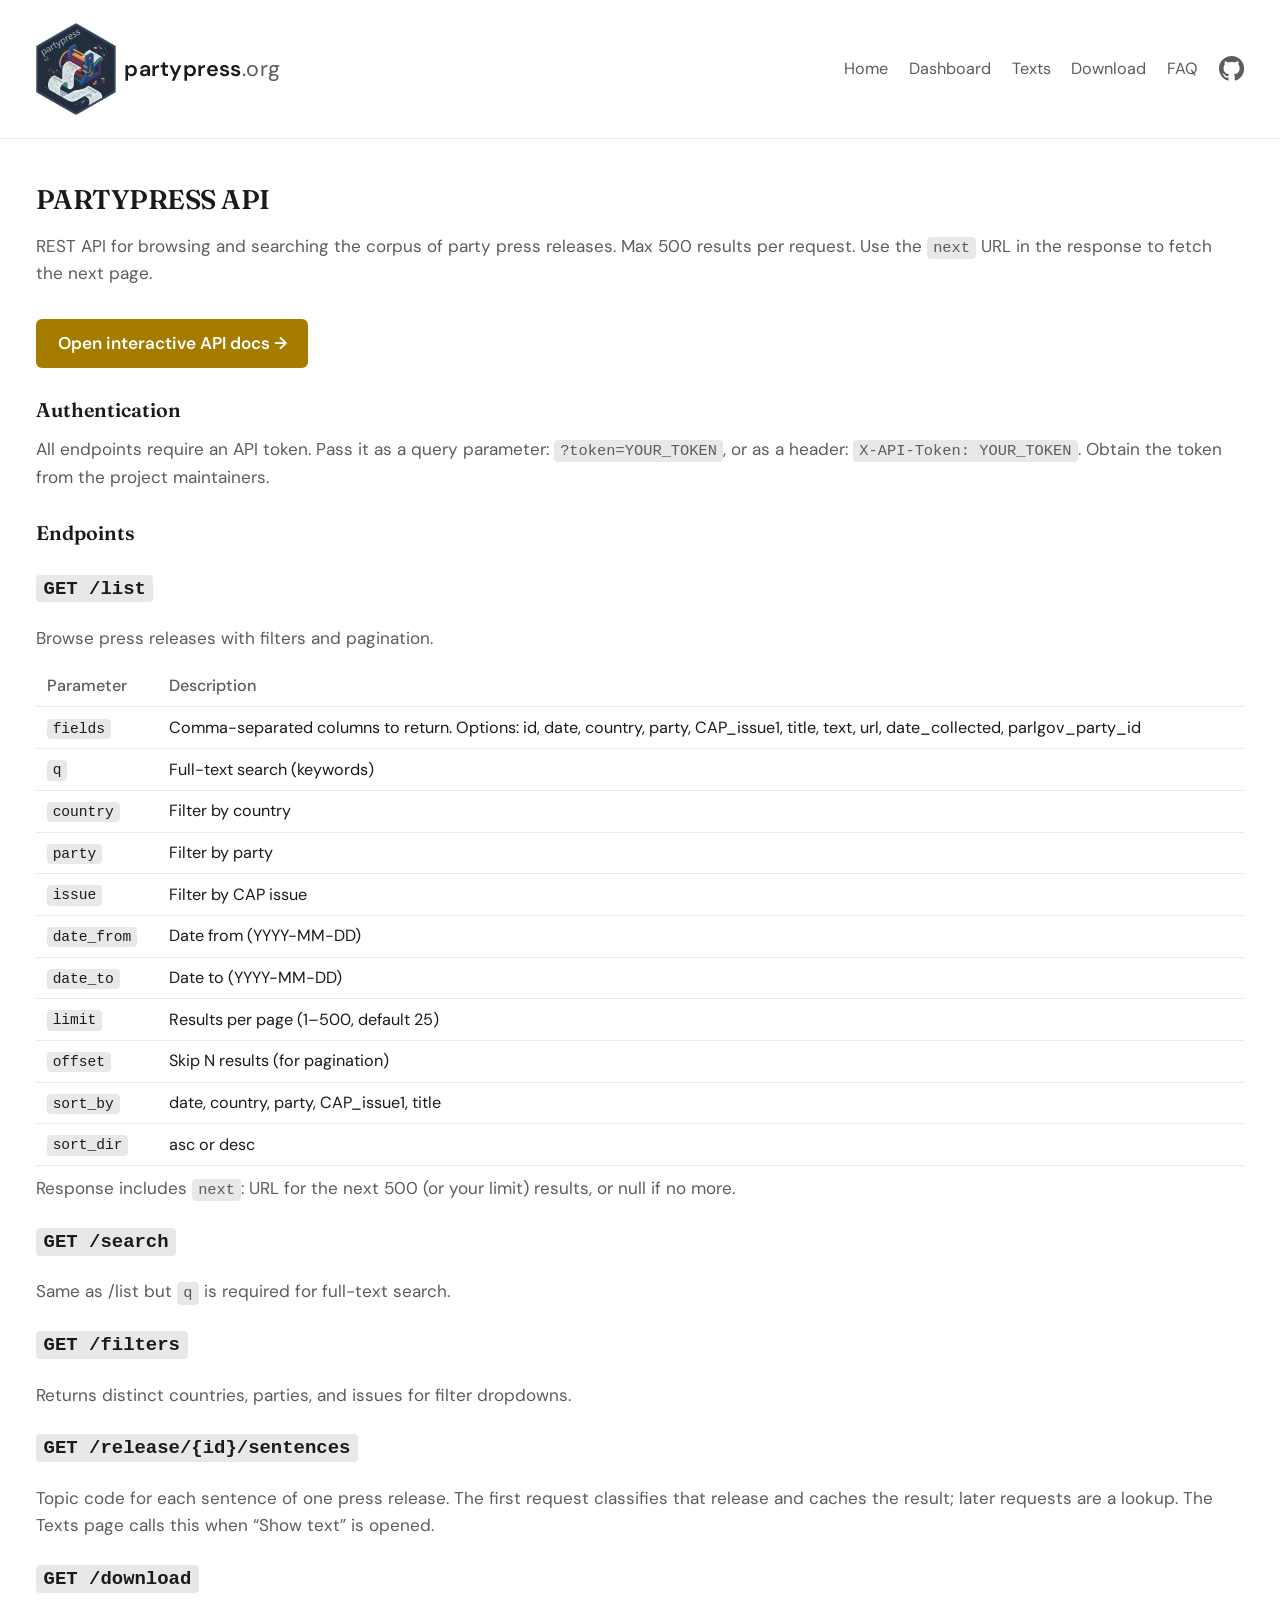
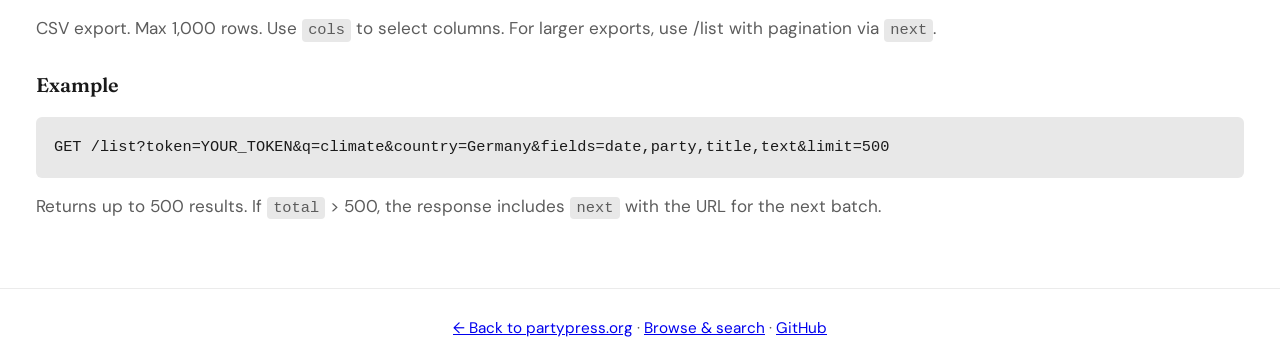
==== commit 0e367b51: "Show sentence topic codes when a press release is opened. Also drop the download-page cite block and" ====
--- a/api/index.html
+++ b/api/index.html
@@ -83,6 +83,9 @@
     <h3><code>GET /filters</code></h3>
     <p>Returns distinct countries, parties, and issues for filter dropdowns.</p>
 
+    <h3><code>GET /release/{id}/sentences</code></h3>
+    <p>Topic code for each sentence of one press release. The first request classifies that release and caches the result; later requests are a lookup. The Texts page calls this when “Show text” is opened.</p>
+
     <h3><code>GET /download</code></h3>
     <p>CSV export. Max 1,000 rows. Use <code>cols</code> to select columns. For larger exports, use /list with pagination via <code>next</code>.</p>
 
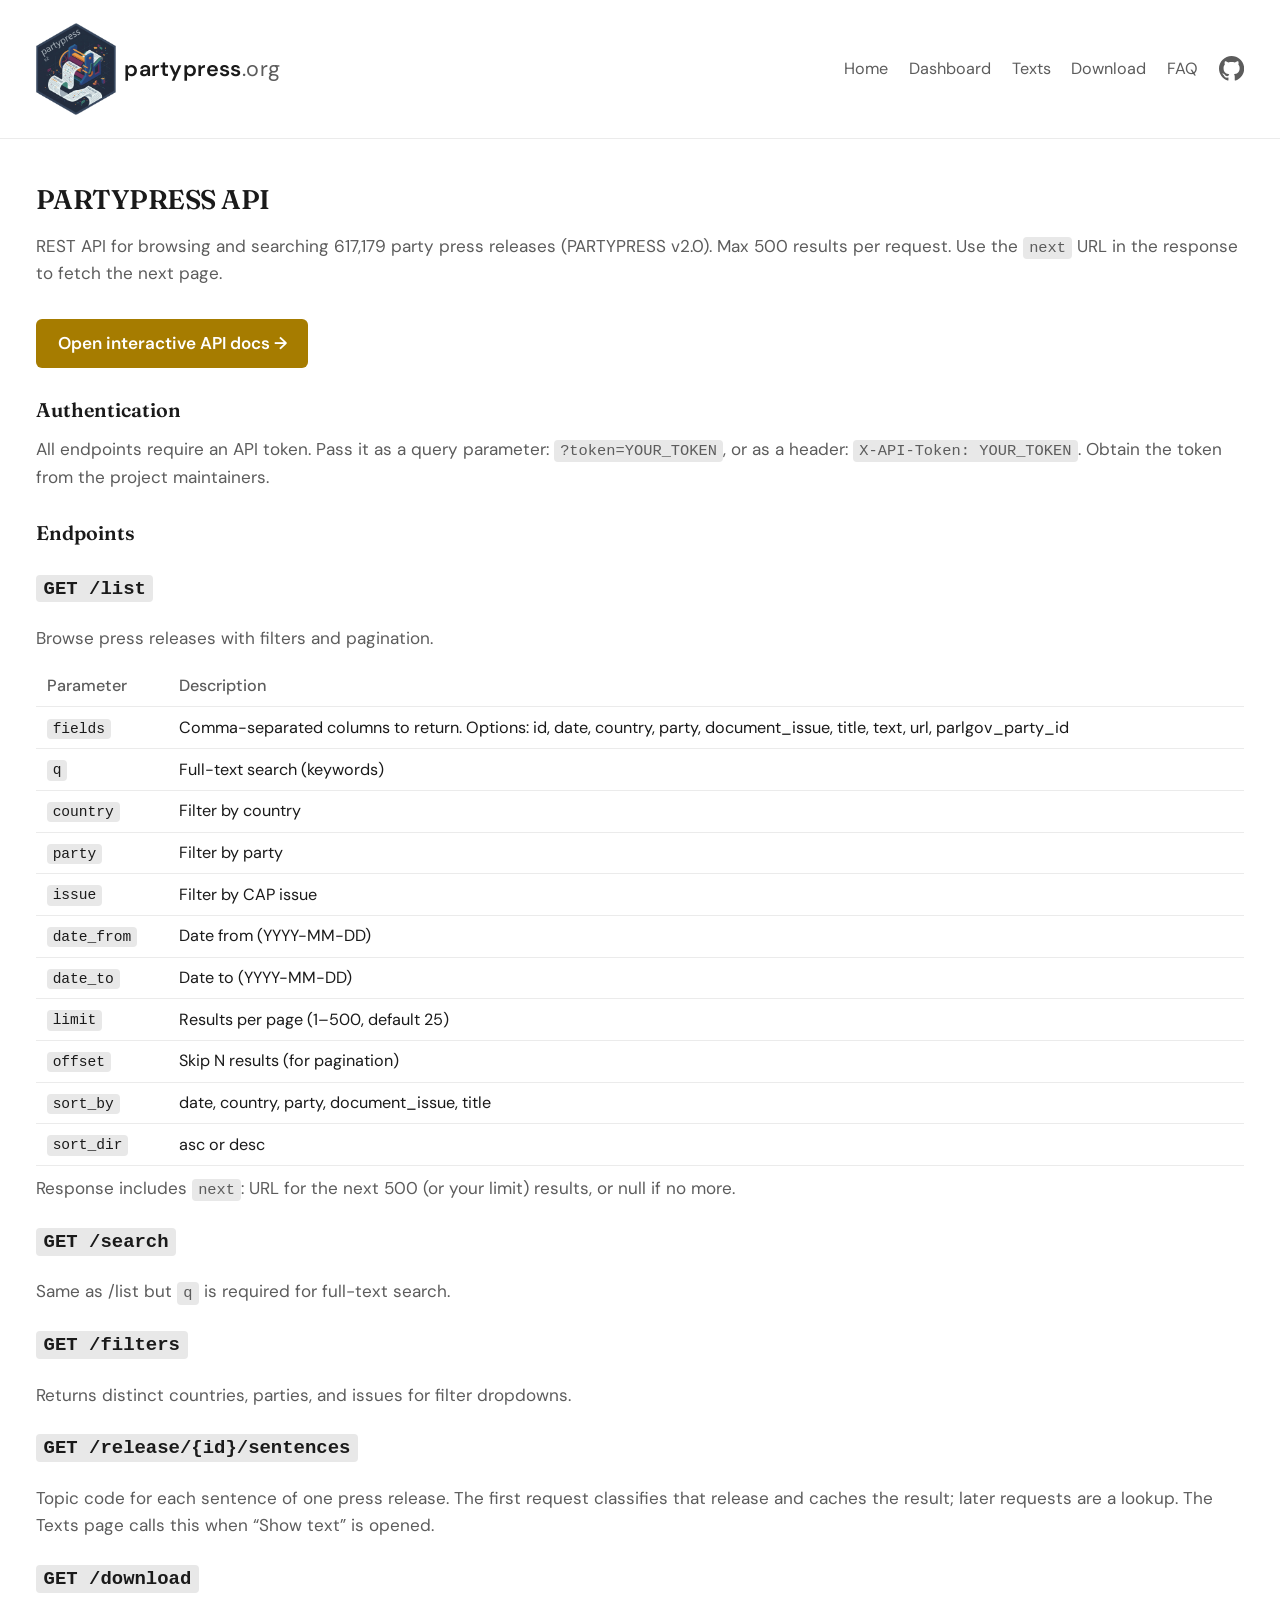
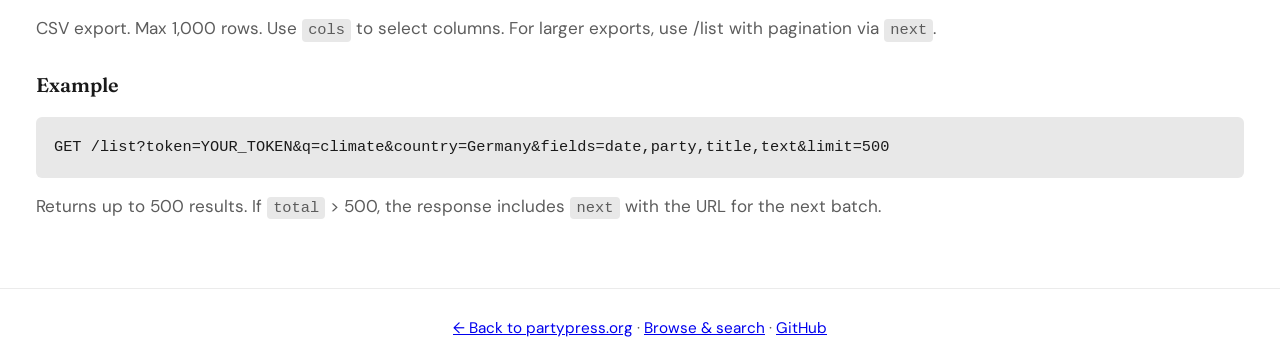
==== commit d7e14e74: "Publish the v2.0 corpus counts and drop the access date. Co-authored-by: Cursor <cursoragent@cursor." ====
--- a/api/index.html
+++ b/api/index.html
@@ -50,7 +50,7 @@
 
   <main class="api-main">
     <h1>PARTYPRESS API</h1>
-    <p>REST API for browsing and searching the corpus of party press releases. Max 500 results per request. Use the <code>next</code> URL in the response to fetch the next page.</p>
+    <p>REST API for browsing and searching 617,179 party press releases (PARTYPRESS v2.0). Max 500 results per request. Use the <code>next</code> URL in the response to fetch the next page.</p>
 
     <p><a href="#" id="docs-link" class="docs-link" target="_blank" rel="noopener">Open interactive API docs →</a></p>
 
@@ -63,7 +63,7 @@
     <p>Browse press releases with filters and pagination.</p>
     <table class="param-table">
       <tr><th>Parameter</th><th>Description</th></tr>
-      <tr><td><code>fields</code></td><td>Comma-separated columns to return. Options: id, date, country, party, CAP_issue1, title, text, url, date_collected, parlgov_party_id</td></tr>
+      <tr><td><code>fields</code></td><td>Comma-separated columns to return. Options: id, date, country, party, document_issue, title, text, url, parlgov_party_id</td></tr>
       <tr><td><code>q</code></td><td>Full-text search (keywords)</td></tr>
       <tr><td><code>country</code></td><td>Filter by country</td></tr>
       <tr><td><code>party</code></td><td>Filter by party</td></tr>
@@ -72,7 +72,7 @@
       <tr><td><code>date_to</code></td><td>Date to (YYYY-MM-DD)</td></tr>
       <tr><td><code>limit</code></td><td>Results per page (1–500, default 25)</td></tr>
       <tr><td><code>offset</code></td><td>Skip N results (for pagination)</td></tr>
-      <tr><td><code>sort_by</code></td><td>date, country, party, CAP_issue1, title</td></tr>
+      <tr><td><code>sort_by</code></td><td>date, country, party, document_issue, title</td></tr>
       <tr><td><code>sort_dir</code></td><td>asc or desc</td></tr>
     </table>
     <p>Response includes <code>next</code>: URL for the next 500 (or your limit) results, or null if no more.</p>
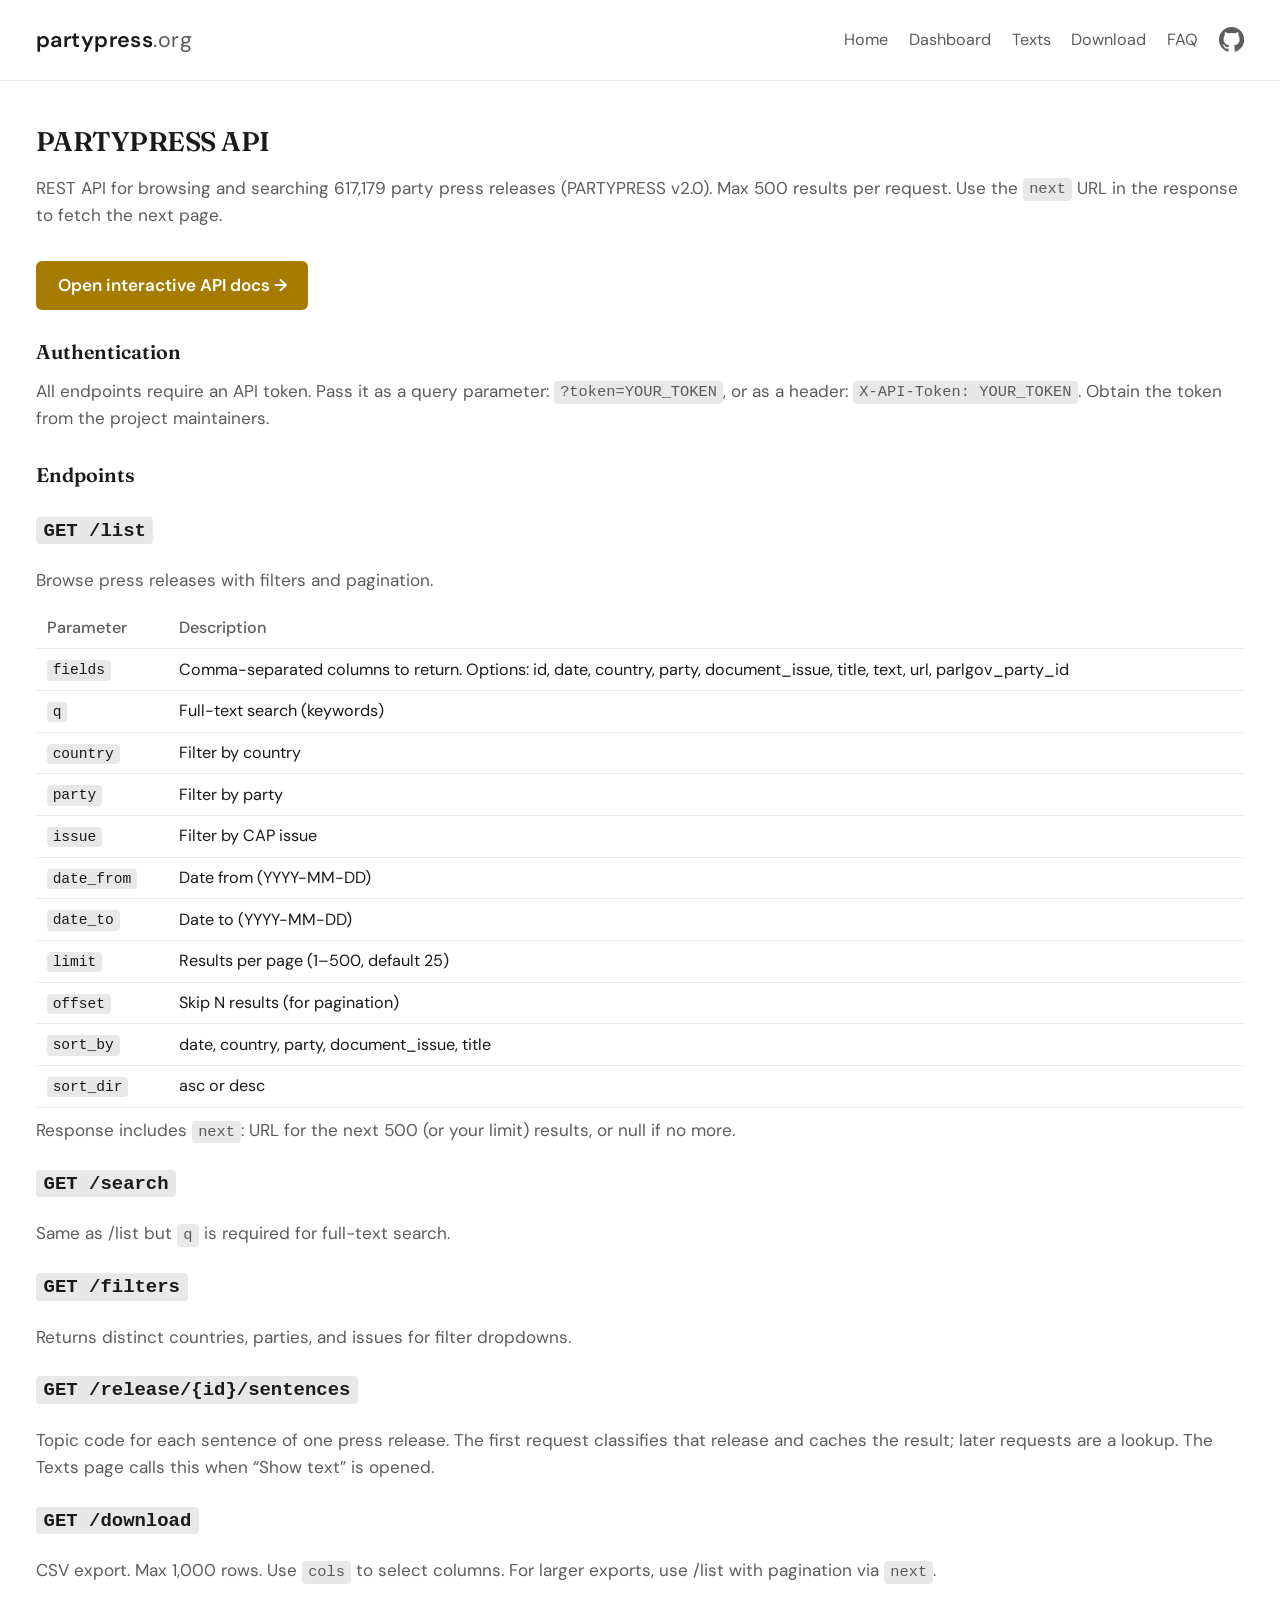
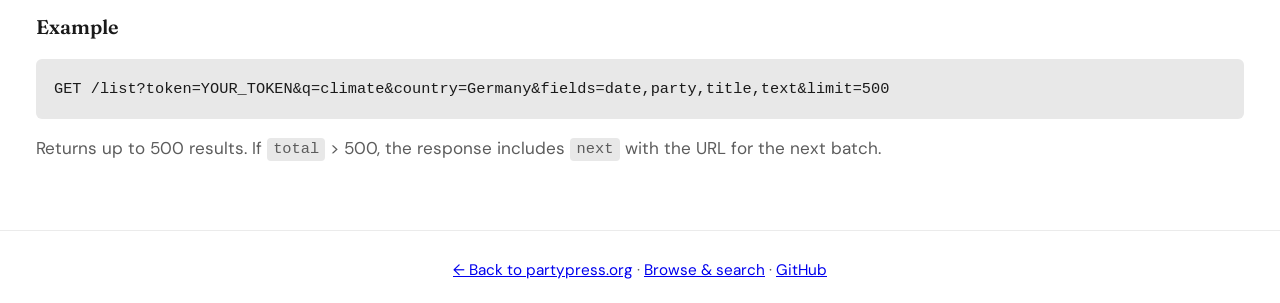
==== commit 5d51095a: "Remove the logo from the menu bar. Co-authored-by: Cursor <cursoragent@cursor.com>" ====
--- a/api/index.html
+++ b/api/index.html
@@ -31,9 +31,6 @@
 <body>
   <header class="site-header">
     <a href="/" class="logo">
-      <span class="logo-img-frame" aria-hidden="true">
-        <img src="../img/partypress.png" alt="" class="logo-img" decoding="async">
-      </span>
       <span>partypress<span class="tld">.org</span></span>
     </a>
     <nav class="header-nav" aria-label="Main">
--- a/styles.css
+++ b/styles.css
@@ -110,24 +110,6 @@
 .logo:focus {
   text-decoration: none;
   color: var(--text);
-}
-/* Header: logo ~20% smaller than prior max (116px → ~93px); width fits image */
-.logo-img-frame {
-  flex-shrink: 0;
-  display: flex;
-  align-items: center;
-  height: clamp(calc(58px * 0.8), calc(20vw * 0.8), calc(116px * 0.8));
-  width: fit-content;
-  overflow: hidden;
-}
-
-.logo-img-frame .logo-img {
-  display: block;
-  height: clamp(calc(58px * 0.8), calc(20vw * 0.8), calc(116px * 0.8));
-  width: auto;
-  margin: 0;
-  object-fit: contain;
-  object-position: left center;
 }
 .logo .tld {
   color: var(--muted);
